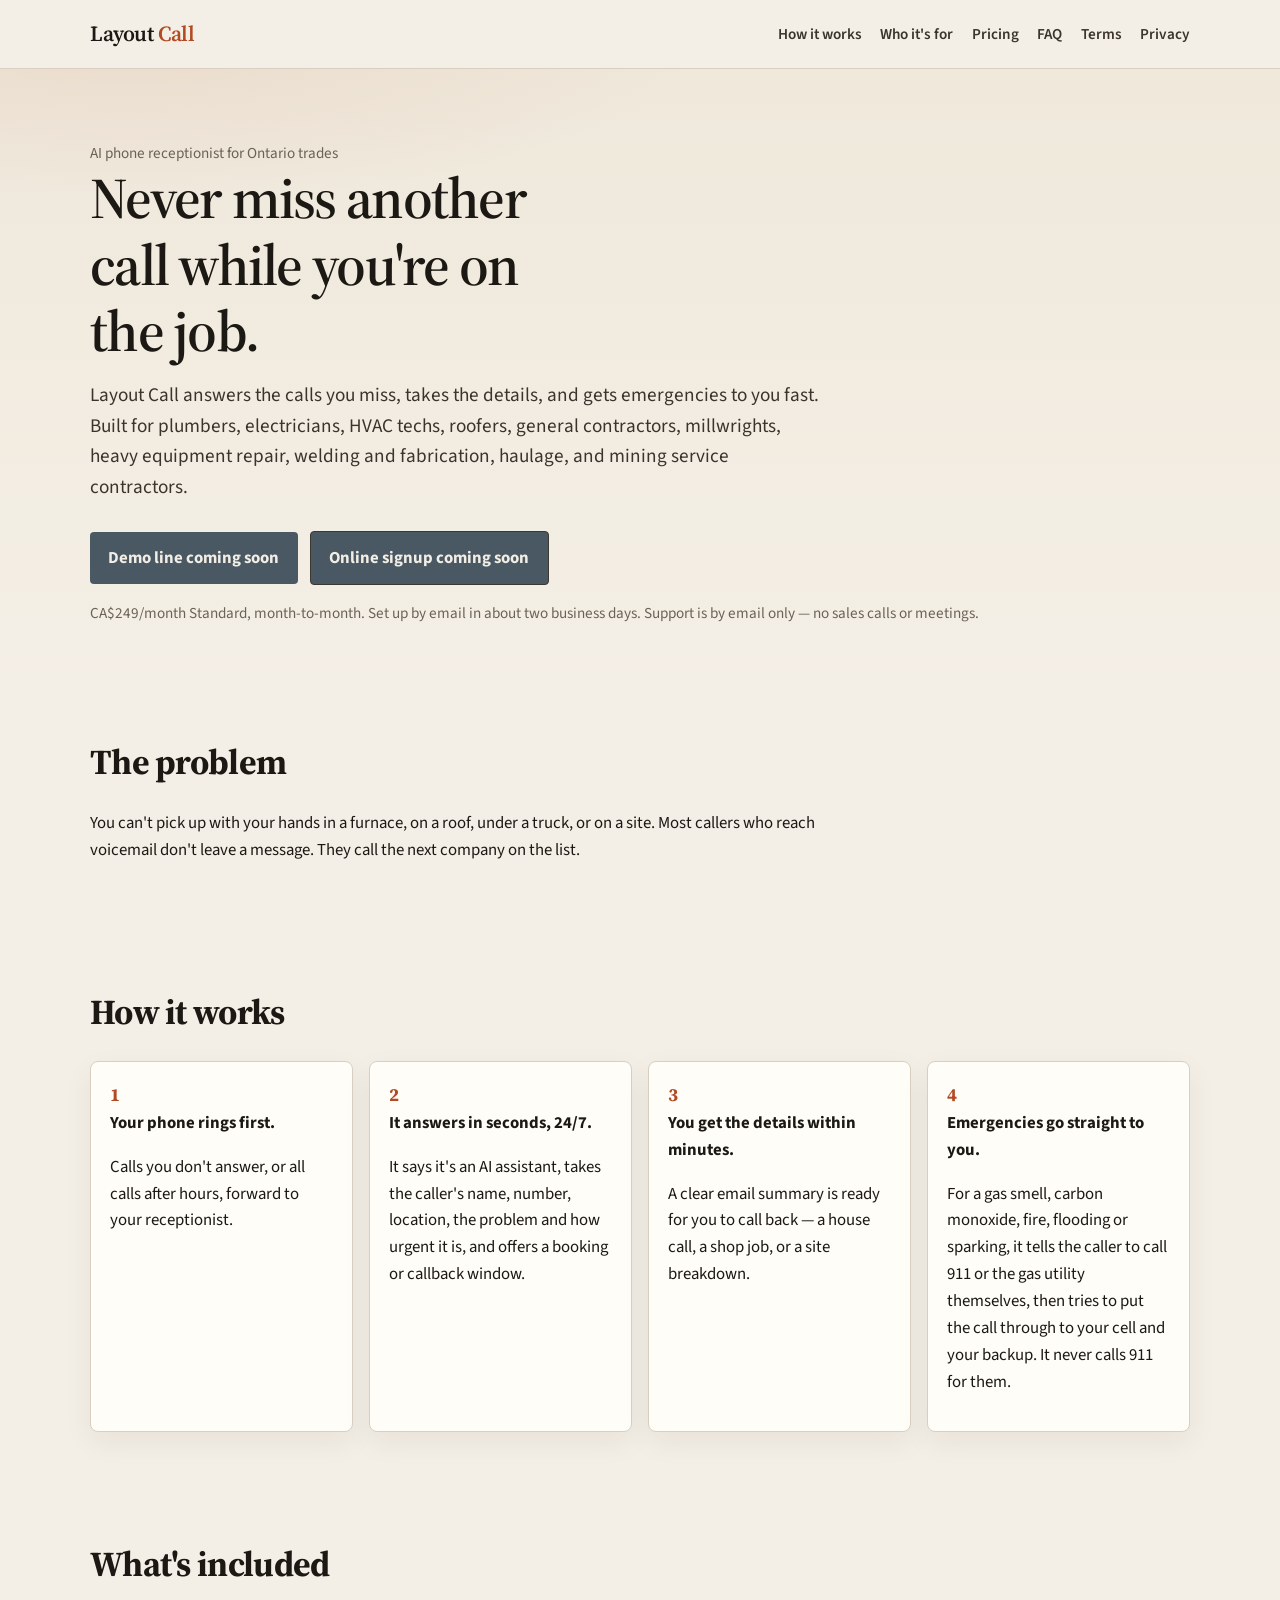
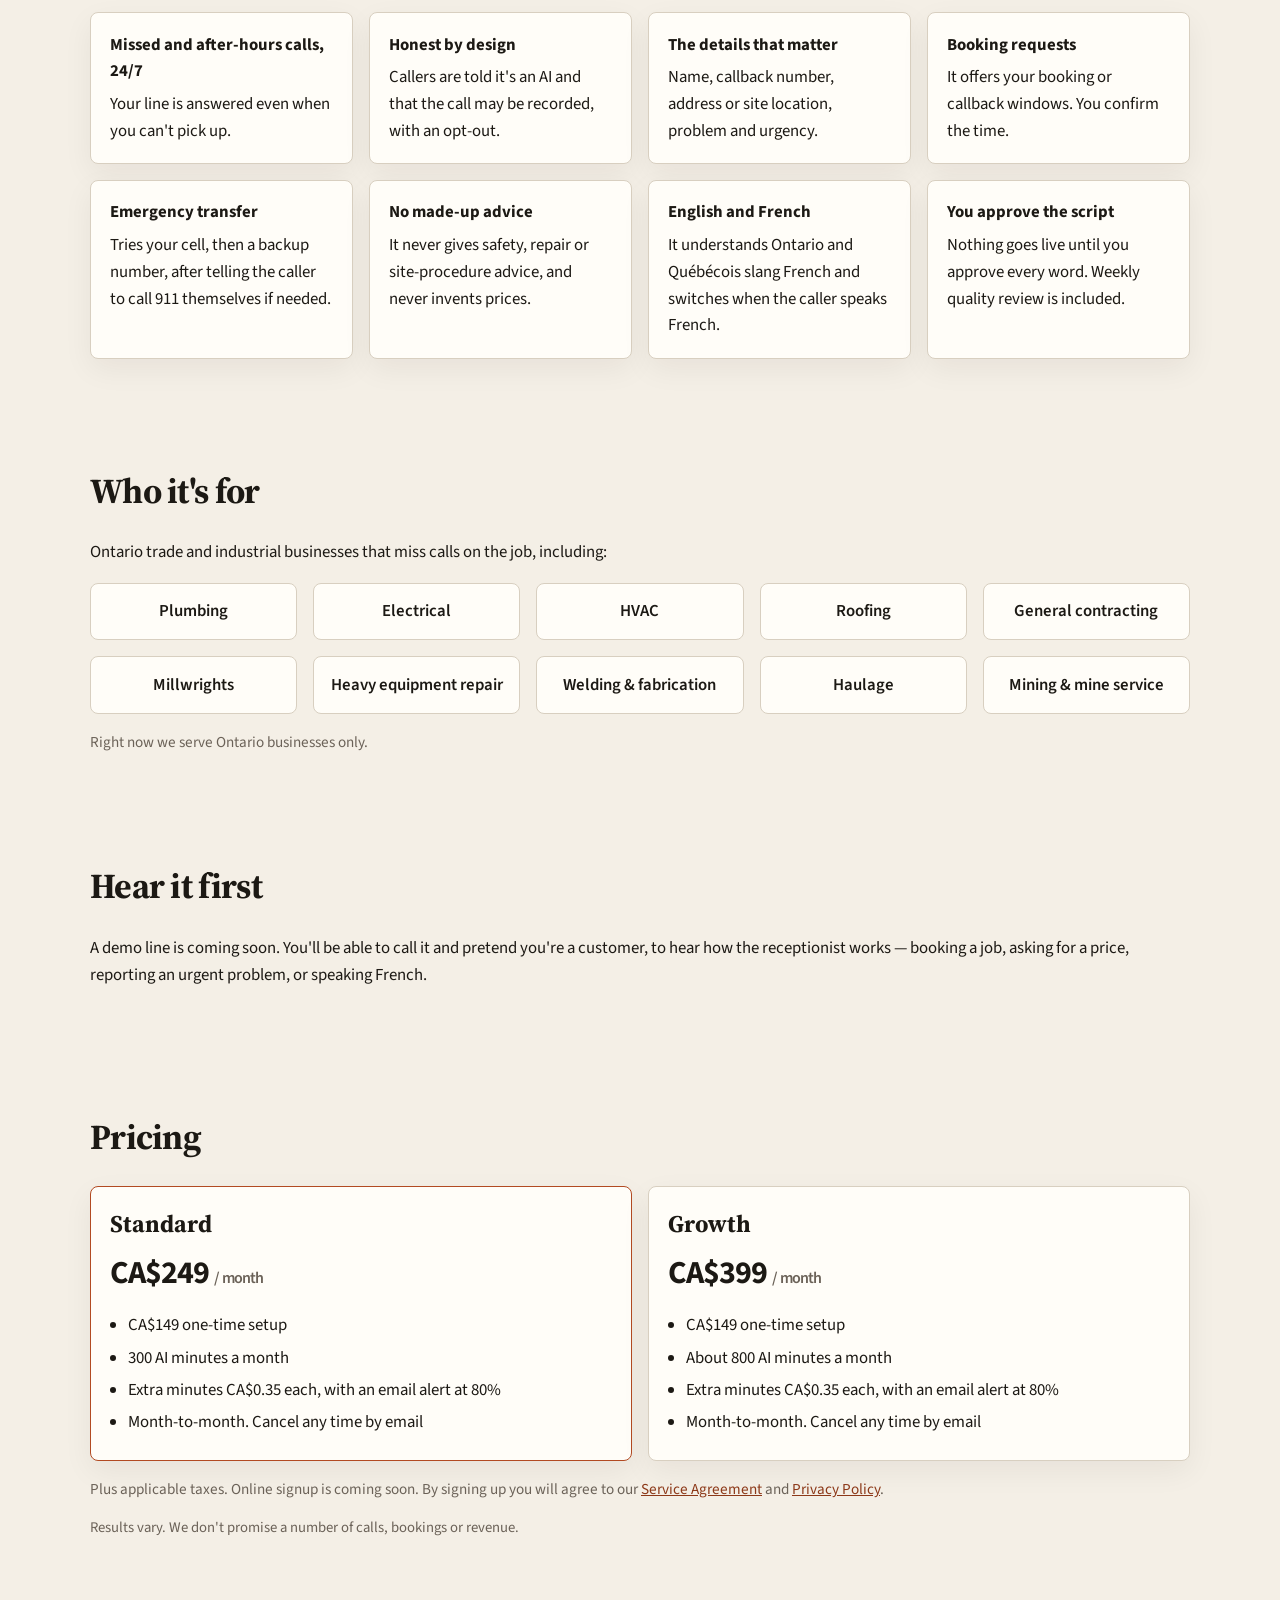
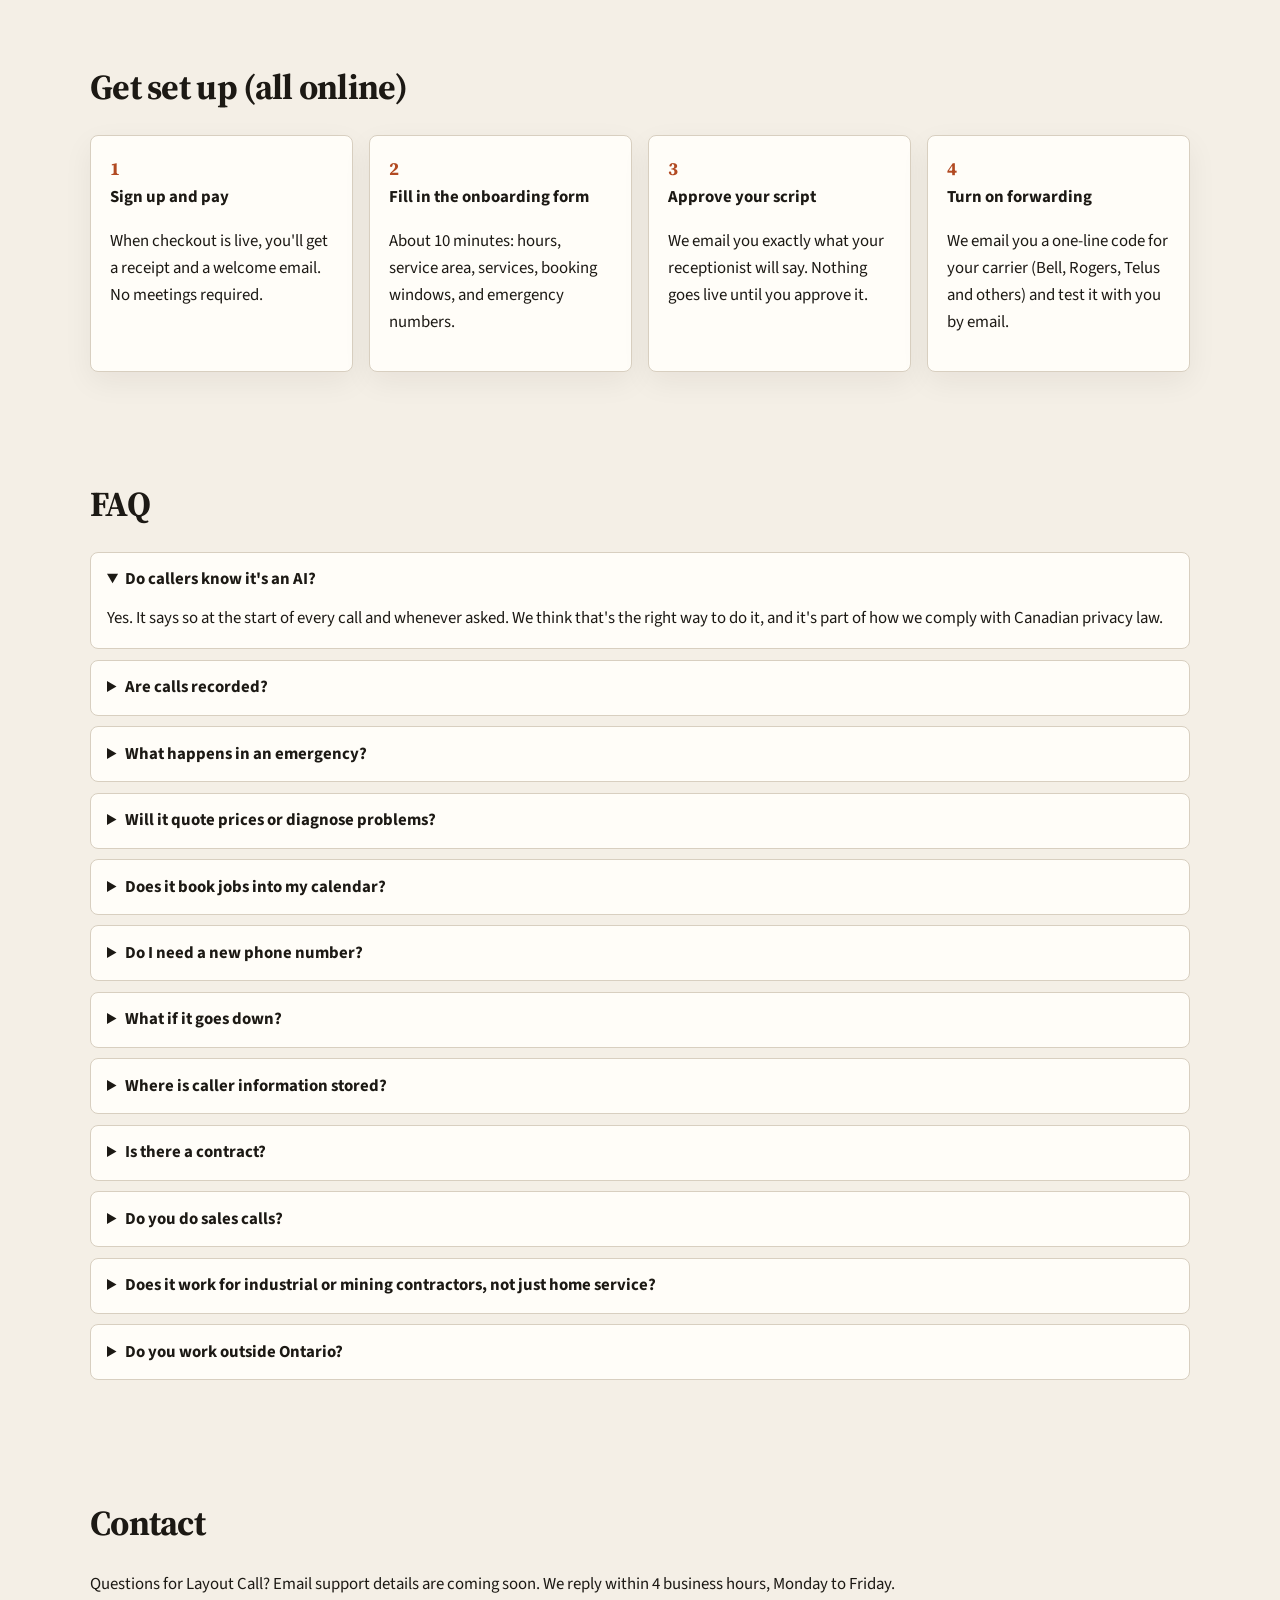
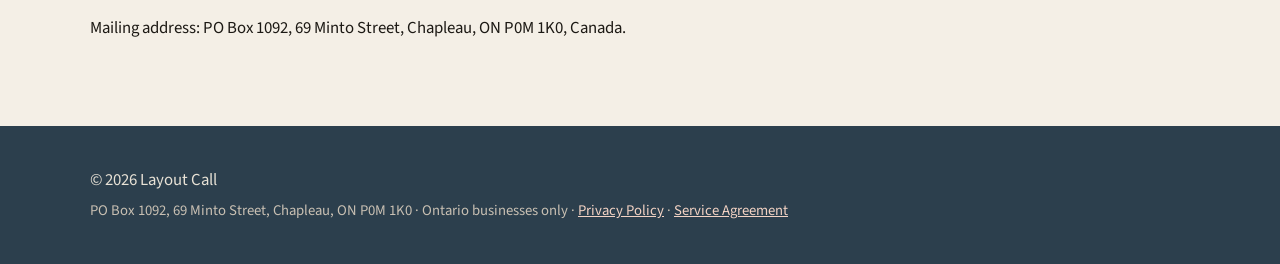
==== index.html @ 5e66705b "Layout Call site" ====
<!DOCTYPE html>
<html lang="en">
<head>
  <meta charset="utf-8">
  <meta name="viewport" content="width=device-width, initial-scale=1">
  <title>Layout Call — AI receptionist for Ontario trades</title>
  <meta name="description" content="Layout Call is an AI phone answering service for Ontario trade businesses. It answers missed calls 24/7, books jobs, and emails the owner. Self-serve signup.">
  <link rel="preconnect" href="https://fonts.googleapis.com">
  <link rel="preconnect" href="https://fonts.gstatic.com" crossorigin>
  <link href="https://fonts.googleapis.com/css2?family=Source+Sans+3:wght@400;600;700&family=Source+Serif+4:opsz,wght@8..60,600;8..60,700&display=swap" rel="stylesheet">
  <link rel="stylesheet" href="styles.css">
  <link rel="icon" href="favicon.svg" type="image/svg+xml">
</head>
<body>
  <a class="skip" href="#main">Skip to content</a>
  <header class="site-header">
    <div class="wrap">
      <a class="logo" href="index.html">Layout <span>Call</span></a>
      <nav aria-label="Primary">
        <a href="#how-it-works">How it works</a>
        <a href="#who-its-for">Who it's for</a>
        <a href="#pricing">Pricing</a>
        <a href="#faq">FAQ</a>
        <a href="terms.html">Terms</a>
        <a href="privacy.html">Privacy</a>
      </nav>
    </div>
  </header>

  <main id="main">
    <section class="hero">
      <div class="wrap">
        <p class="note" style="margin-top:0">AI phone receptionist for Ontario trades</p>
        <h1>Never miss another call while you're on the job.</h1>
        <p class="lede">Layout Call answers the calls you miss, takes the details, and gets emergencies to you fast. Built for plumbers, electricians, HVAC techs, roofers, general contractors, millwrights, heavy equipment repair, welding and fabrication, haulage, and mining service contractors.</p>
        <div class="actions">
          <span class="btn disabled" aria-disabled="true">Demo line coming soon</span>
          <span class="btn secondary disabled" aria-disabled="true">Online signup coming soon</span>
        </div>
        <p class="note">CA$249/month Standard, month-to-month. Set up by email in about two business days. Support is by email only — no sales calls or meetings.</p>
      </div>
    </section>

    <section class="problem" id="problem">
      <div class="wrap">
        <h2>The problem</h2>
        <p>You can't pick up with your hands in a furnace, on a roof, under a truck, or on a site. Most callers who reach voicemail don't leave a message. They call the next company on the list.</p>
      </div>
    </section>

    <section id="how-it-works">
      <div class="wrap">
        <h2>How it works</h2>
        <div class="steps">
          <div class="step">
            <span class="num">1</span>
            <strong>Your phone rings first.</strong>
            <p>Calls you don't answer, or all calls after hours, forward to your receptionist.</p>
          </div>
          <div class="step">
            <span class="num">2</span>
            <strong>It answers in seconds, 24/7.</strong>
            <p>It says it's an AI assistant, takes the caller's name, number, location, the problem and how urgent it is, and offers a booking or callback window.</p>
          </div>
          <div class="step">
            <span class="num">3</span>
            <strong>You get the details within minutes.</strong>
            <p>A clear email summary is ready for you to call back — a house call, a shop job, or a site breakdown.</p>
          </div>
          <div class="step">
            <span class="num">4</span>
            <strong>Emergencies go straight to you.</strong>
            <p>For a gas smell, carbon monoxide, fire, flooding or sparking, it tells the caller to call 911 or the gas utility themselves, then tries to put the call through to your cell and your backup. It never calls 911 for them.</p>
          </div>
        </div>
      </div>
    </section>

    <section id="features">
      <div class="wrap">
        <h2>What's included</h2>
        <div class="features">
          <div class="feature"><strong>Missed and after-hours calls, 24/7</strong> Your line is answered even when you can't pick up.</div>
          <div class="feature"><strong>Honest by design</strong> Callers are told it's an AI and that the call may be recorded, with an opt-out.</div>
          <div class="feature"><strong>The details that matter</strong> Name, callback number, address or site location, problem and urgency.</div>
          <div class="feature"><strong>Booking requests</strong> It offers your booking or callback windows. You confirm the time.</div>
          <div class="feature"><strong>Emergency transfer</strong> Tries your cell, then a backup number, after telling the caller to call 911 themselves if needed.</div>
          <div class="feature"><strong>No made-up advice</strong> It never gives safety, repair or site-procedure advice, and never invents prices.</div>
          <div class="feature"><strong>English and French</strong> It understands Ontario and Québécois slang French and switches when the caller speaks French.</div>
          <div class="feature"><strong>You approve the script</strong> Nothing goes live until you approve every word. Weekly quality review is included.</div>
        </div>
      </div>
    </section>

    <section id="who-its-for">
      <div class="wrap">
        <h2>Who it's for</h2>
        <p>Ontario trade and industrial businesses that miss calls on the job, including:</p>
        <div class="audience">
          <div class="chip">Plumbing</div>
          <div class="chip">Electrical</div>
          <div class="chip">HVAC</div>
          <div class="chip">Roofing</div>
          <div class="chip">General contracting</div>
          <div class="chip">Millwrights</div>
          <div class="chip">Heavy equipment repair</div>
          <div class="chip">Welding &amp; fabrication</div>
          <div class="chip">Haulage</div>
          <div class="chip">Mining &amp; mine service</div>
        </div>
        <p class="note">Right now we serve Ontario businesses only.</p>
      </div>
    </section>

    <section id="demo">
      <div class="wrap">
        <h2>Hear it first</h2>
        <p>A demo line is coming soon. You'll be able to call it and pretend you're a customer, to hear how the receptionist works — booking a job, asking for a price, reporting an urgent problem, or speaking French.</p>
      </div>
    </section>

    <section id="pricing">
      <div class="wrap">
        <h2>Pricing</h2>
        <div class="plans">
          <article class="plan featured">
            <h3>Standard</h3>
            <p class="price">CA$249 <span>/ month</span></p>
            <ul>
              <li>CA$149 one-time setup</li>
              <li>300 AI minutes a month</li>
              <li>Extra minutes CA$0.35 each, with an email alert at 80%</li>
              <li>Month-to-month. Cancel any time by email</li>
            </ul>
          </article>
          <article class="plan">
            <h3>Growth</h3>
            <p class="price">CA$399 <span>/ month</span></p>
            <ul>
              <li>CA$149 one-time setup</li>
              <li>About 800 AI minutes a month</li>
              <li>Extra minutes CA$0.35 each, with an email alert at 80%</li>
              <li>Month-to-month. Cancel any time by email</li>
            </ul>
          </article>
        </div>
        <p class="note">Plus applicable taxes. Online signup is coming soon. By signing up you will agree to our <a href="terms.html">Service Agreement</a> and <a href="privacy.html">Privacy Policy</a>.</p>
        <p class="fine">Results vary. We don't promise a number of calls, bookings or revenue.</p>
      </div>
    </section>

    <section id="setup">
      <div class="wrap">
        <h2>Get set up (all online)</h2>
        <div class="steps">
          <div class="step"><span class="num">1</span><strong>Sign up and pay</strong><p>When checkout is live, you'll get a receipt and a welcome email. No meetings required.</p></div>
          <div class="step"><span class="num">2</span><strong>Fill in the onboarding form</strong><p>About 10 minutes: hours, service area, services, booking windows, and emergency numbers.</p></div>
          <div class="step"><span class="num">3</span><strong>Approve your script</strong><p>We email you exactly what your receptionist will say. Nothing goes live until you approve it.</p></div>
          <div class="step"><span class="num">4</span><strong>Turn on forwarding</strong><p>We email you a one-line code for your carrier (Bell, Rogers, Telus and others) and test it with you by email.</p></div>
        </div>
      </div>
    </section>

    <section class="faq" id="faq">
      <div class="wrap">
        <h2>FAQ</h2>
        <details open>
          <summary>Do callers know it's an AI?</summary>
          <p>Yes. It says so at the start of every call and whenever asked. We think that's the right way to do it, and it's part of how we comply with Canadian privacy law.</p>
        </details>
        <details>
          <summary>Are calls recorded?</summary>
          <p>Calls may be recorded so the details are accurate and so we can review quality. Callers are told up front and can say they'd rather not be recorded. Recordings are generally deleted after about 30 days.</p>
        </details>
        <details>
          <summary>What happens in an emergency?</summary>
          <p>Layout Call never calls 911 or the police. For gas, carbon monoxide, fire, flooding, sparking or anyone hurt, it tells the caller to hang up and call 911 or the gas utility themselves, and immediately tries to put the call through to you, then your backup number. It never gives safety advice. It isn't an emergency service, and a transfer can fail, so please keep your emergency numbers up to date.</p>
        </details>
        <details>
          <summary>Will it quote prices or diagnose problems?</summary>
          <p>No. It never makes up prices and never gives repair or technical advice. Quotes come from you.</p>
        </details>
        <details>
          <summary>Does it book jobs into my calendar?</summary>
          <p>It takes booking requests for the windows you choose and sends them to you to confirm. Direct calendar booking can be added later.</p>
        </details>
        <details>
          <summary>Do I need a new phone number?</summary>
          <p>No. You keep your number and forward missed calls to the receptionist line we set up. To stop, you dial one cancel code.</p>
        </details>
        <details>
          <summary>What if it goes down?</summary>
          <p>We recommend forwarding only missed calls, so your phone still rings first and your voicemail still works. We monitor calls, but like any phone service it can have outages; we don't guarantee uptime.</p>
        </details>
        <details>
          <summary>Where is caller information stored?</summary>
          <p>Our voice AI provider is based in the U.S. and may process data in the U.S. and other countries. See our <a href="privacy.html">Privacy Policy</a>. We never sell caller information or use it for marketing.</p>
        </details>
        <details>
          <summary>Is there a contract?</summary>
          <p>Month-to-month. Cancel any time by email; service runs to the end of the paid month. The current <a href="terms.html">Service Agreement</a> is on this site. Terms are subject to update.</p>
        </details>
        <details>
          <summary>Do you do sales calls?</summary>
          <p>No. Everything is online and by email, so you can try the demo, sign up, and get help without booking a meeting.</p>
        </details>
        <details>
          <summary>Does it work for industrial or mining contractors, not just home service?</summary>
          <p>Yes. The same receptionist takes missed and after-hours calls for shops, residential service, and industrial or mining service work — breakdowns, site calls, parts, and dispatch — and sends you the details. You approve the script, including how site and emergency calls are handled.</p>
        </details>
        <details>
          <summary>Do you work outside Ontario?</summary>
          <p>Right now we serve Ontario businesses only.</p>
        </details>
      </div>
    </section>

    <section id="contact">
      <div class="wrap">
        <h2>Contact</h2>
        <p>Questions for Layout Call? Email support details are coming soon. We reply within 4 business hours, Monday to Friday.</p>
        <p>Mailing address: PO Box 1092, 69 Minto Street, Chapleau, ON P0M 1K0, Canada.</p>
      </div>
    </section>
  </main>

  <footer class="site-footer">
    <div class="wrap">
      <p>© 2026 Layout Call</p>
      <p class="small">PO Box 1092, 69 Minto Street, Chapleau, ON P0M 1K0 · Ontario businesses only · <a href="privacy.html">Privacy Policy</a> · <a href="terms.html">Service Agreement</a></p>
    </div>
  </footer>
</body>
</html>
---- styles.css ----
:root {
  --ink: #1c1914;
  --ink-soft: #3a342c;
  --muted: #6b6258;
  --paper: #f4efe6;
  --paper-2: #ebe4d8;
  --card: #fffdf8;
  --line: #d8cfc0;
  --copper: #b24a22;
  --copper-dark: #8c3818;
  --steel: #2c3f4d;
  --ok: #2f5d3a;
  --shadow: 0 10px 30px rgba(28, 25, 20, 0.06);
  --sans: "Source Sans 3", "Segoe UI", sans-serif;
  --serif: "Source Serif 4", Georgia, serif;
}

* { box-sizing: border-box; }
html { scroll-behavior: smooth; }
body {
  margin: 0;
  font-family: var(--sans);
  color: var(--ink);
  background: var(--paper);
  line-height: 1.6;
  font-size: 1.05rem;
}
a { color: var(--copper-dark); }
a:hover { color: var(--copper); }
img { max-width: 100%; }
.wrap { width: min(1100px, calc(100% - 2rem)); margin: 0 auto; }
.skip {
  position: absolute;
  left: -999px;
  top: 0;
  background: var(--ink);
  color: #fff;
  padding: 0.5rem 1rem;
}
.skip:focus { left: 0.5rem; top: 0.5rem; z-index: 20; }

.site-header {
  position: sticky;
  top: 0;
  z-index: 10;
  background: rgba(244, 239, 230, 0.92);
  backdrop-filter: blur(10px);
  border-bottom: 1px solid var(--line);
}
.site-header .wrap {
  display: flex;
  align-items: center;
  justify-content: space-between;
  gap: 1rem;
  min-height: 4.25rem;
}
.logo {
  font-family: var(--serif);
  font-weight: 600;
  font-size: 1.35rem;
  color: var(--ink);
  text-decoration: none;
  letter-spacing: -0.02em;
}
.logo span { color: var(--copper); }
nav { display: flex; flex-wrap: wrap; gap: 0.85rem 1.15rem; }
nav a {
  color: var(--ink-soft);
  text-decoration: none;
  font-weight: 600;
  font-size: 0.95rem;
}
nav a:hover { color: var(--copper); }

.hero {
  padding: 4.5rem 0 3.5rem;
  background:
    radial-gradient(1200px 400px at 10% -10%, rgba(178, 74, 34, 0.09), transparent 50%),
    linear-gradient(180deg, #efe8db 0%, var(--paper) 100%);
}
.hero h1 {
  font-family: var(--serif);
  font-weight: 600;
  font-size: clamp(2.1rem, 5vw, 3.6rem);
  line-height: 1.15;
  letter-spacing: -0.03em;
  margin: 0 0 1rem;
  max-width: 16ch;
}
.lede {
  font-size: 1.2rem;
  color: var(--ink-soft);
  max-width: 46rem;
  margin: 0 0 1.75rem;
}
.actions { display: flex; flex-wrap: wrap; gap: 0.75rem; align-items: center; }
.btn {
  display: inline-block;
  background: var(--copper);
  color: #fff;
  text-decoration: none;
  font-weight: 700;
  padding: 0.8rem 1.15rem;
  border-radius: 4px;
  border: 0;
}
.btn:hover { background: var(--copper-dark); color: #fff; }
.btn.secondary {
  background: transparent;
  color: var(--ink);
  border: 1px solid var(--ink);
}
.btn.secondary:hover { background: var(--ink); color: #fff; }
.btn[aria-disabled="true"], .btn.disabled {
  background: var(--steel);
  color: #f4efe6;
  pointer-events: none;
  opacity: 0.85;
}
.note { color: var(--muted); font-size: 0.95rem; margin: 1rem 0 0; }

section { padding: 3.25rem 0; }
section h2 {
  font-family: var(--serif);
  font-size: clamp(1.7rem, 3vw, 2.2rem);
  margin: 0 0 1.25rem;
  letter-spacing: -0.02em;
}
.problem p, .prose p { max-width: 46rem; }

.steps, .features, .plans, .audience {
  display: grid;
  gap: 1rem;
}
.steps { grid-template-columns: repeat(auto-fit, minmax(220px, 1fr)); }
.features { grid-template-columns: repeat(auto-fit, minmax(250px, 1fr)); }
.plans { grid-template-columns: repeat(auto-fit, minmax(260px, 1fr)); align-items: stretch; }
.audience { grid-template-columns: repeat(auto-fit, minmax(200px, 1fr)); }
.card, .step, .feature, .plan, .chip {
  background: var(--card);
  border: 1px solid var(--line);
  border-radius: 8px;
  padding: 1.15rem 1.2rem;
  box-shadow: var(--shadow);
}
.step strong, .feature strong, .plan h3 { display: block; margin-bottom: 0.35rem; }
.step .num {
  font-family: var(--serif);
  color: var(--copper);
  font-weight: 700;
  font-size: 1.15rem;
}
.chip { text-align: center; font-weight: 600; padding: 0.9rem 0.7rem; box-shadow: none; }
.plan.featured { border-color: var(--copper); }
.plan h3 { font-family: var(--serif); font-size: 1.5rem; margin: 0 0 0.25rem; }
.price { font-size: 2rem; font-weight: 700; letter-spacing: -0.03em; margin: 0.3rem 0; }
.price span { font-size: 1rem; font-weight: 600; color: var(--muted); }
.plan ul { margin: 0.8rem 0 0; padding-left: 1.1rem; }
.plan li { margin: 0.35rem 0; }
.fine { color: var(--muted); font-size: 0.92rem; }

.faq details {
  background: var(--card);
  border: 1px solid var(--line);
  border-radius: 8px;
  padding: 0.85rem 1rem;
  margin: 0 0 0.65rem;
}
.faq summary { cursor: pointer; font-weight: 700; }
.faq details p { margin: 0.7rem 0 0.2rem; }

.legal {
  background: var(--card);
  border: 1px solid var(--line);
  border-radius: 10px;
  padding: 2rem 1.4rem 2.5rem;
  box-shadow: var(--shadow);
}
.legal h1 {
  font-family: var(--serif);
  font-size: clamp(1.8rem, 3vw, 2.4rem);
  margin: 0 0 0.5rem;
}
.legal h2 { font-size: 1.3rem; margin-top: 1.8rem; }
.legal .meta { color: var(--muted); margin-bottom: 1.2rem; }
.legal p, .legal li { max-width: 48rem; }
.page-main { padding: 2.5rem 0 4rem; }

.site-footer {
  background: var(--steel);
  color: #e8e2d6;
  padding: 2.2rem 0;
  margin-top: 1rem;
}
.site-footer a { color: #f3d3c4; }
.site-footer p { margin: 0.35rem 0; }
.site-footer .small { color: #c9c0b3; font-size: 0.92rem; }

@media (max-width: 700px) {
  .site-header .wrap { flex-direction: column; align-items: flex-start; padding: 0.8rem 1rem; }
  nav { gap: 0.55rem 0.9rem; }
  .hero { padding: 2.6rem 0 2rem; }
}
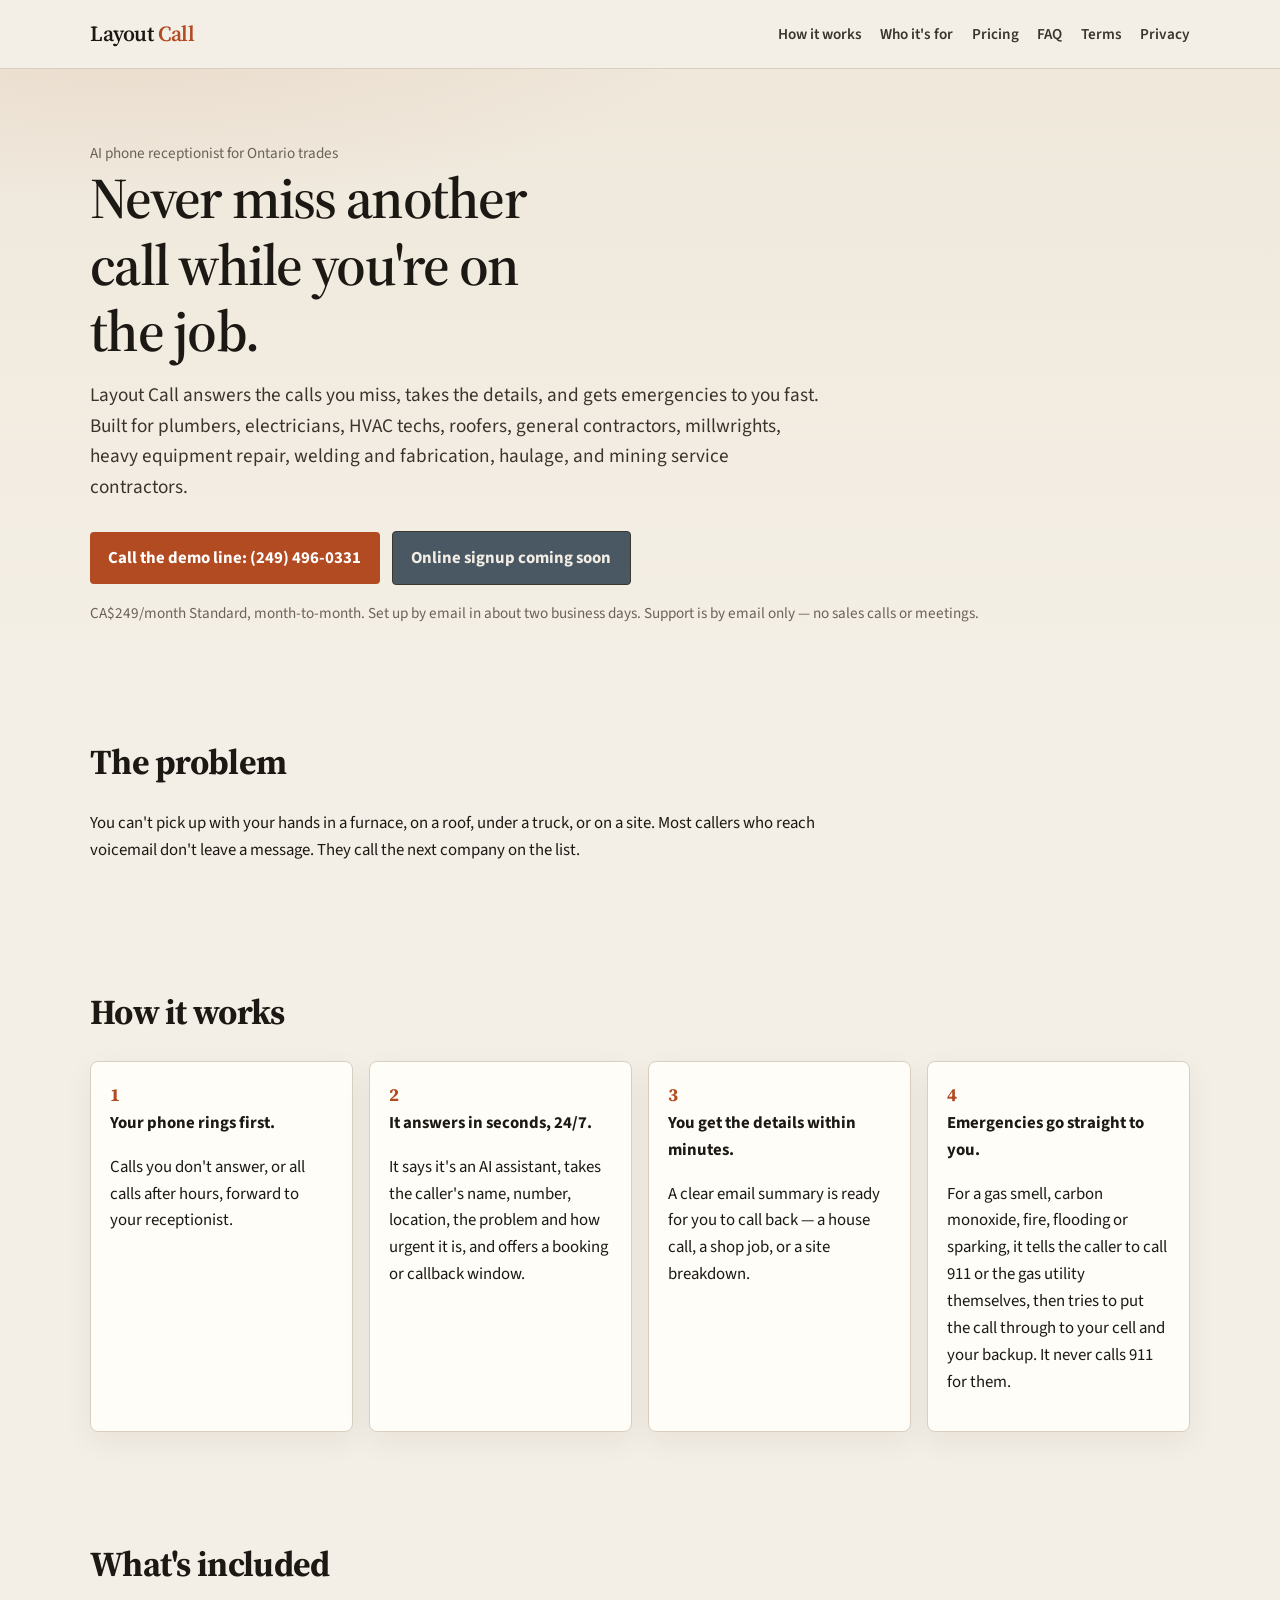
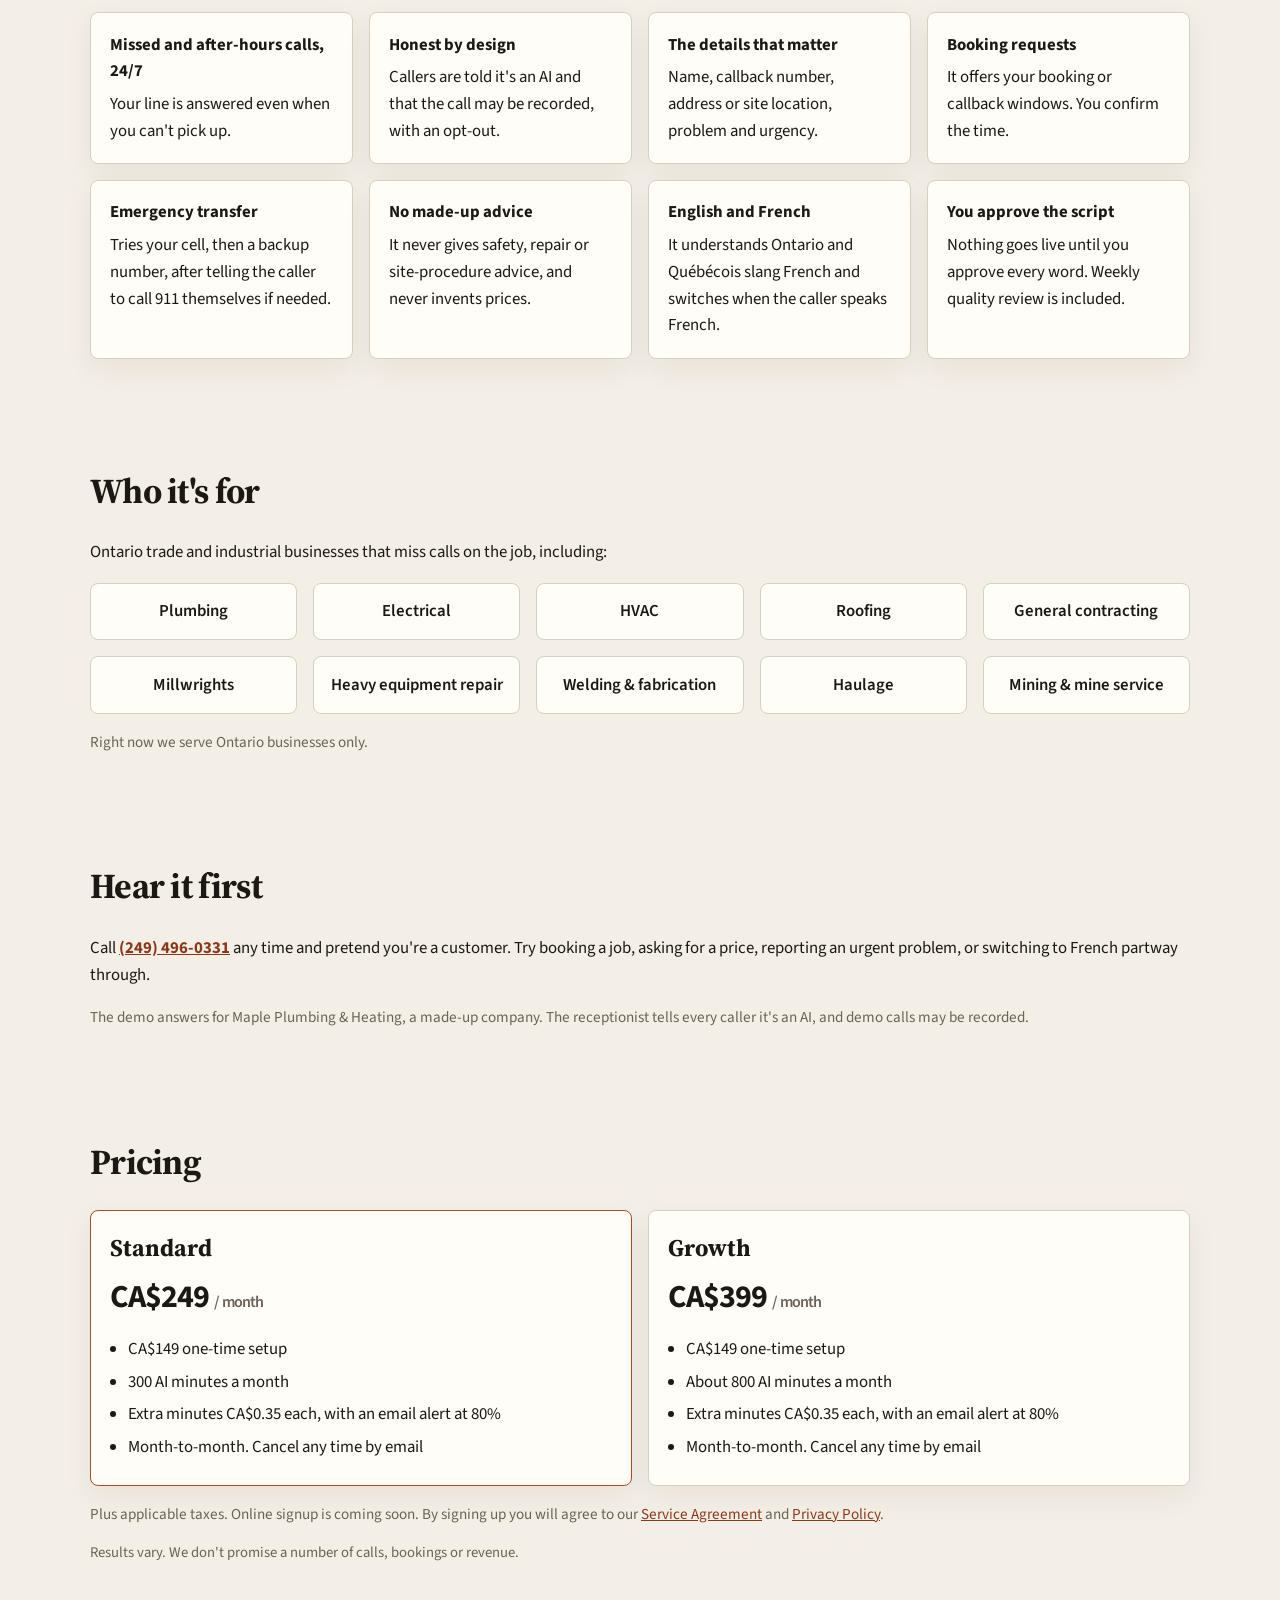
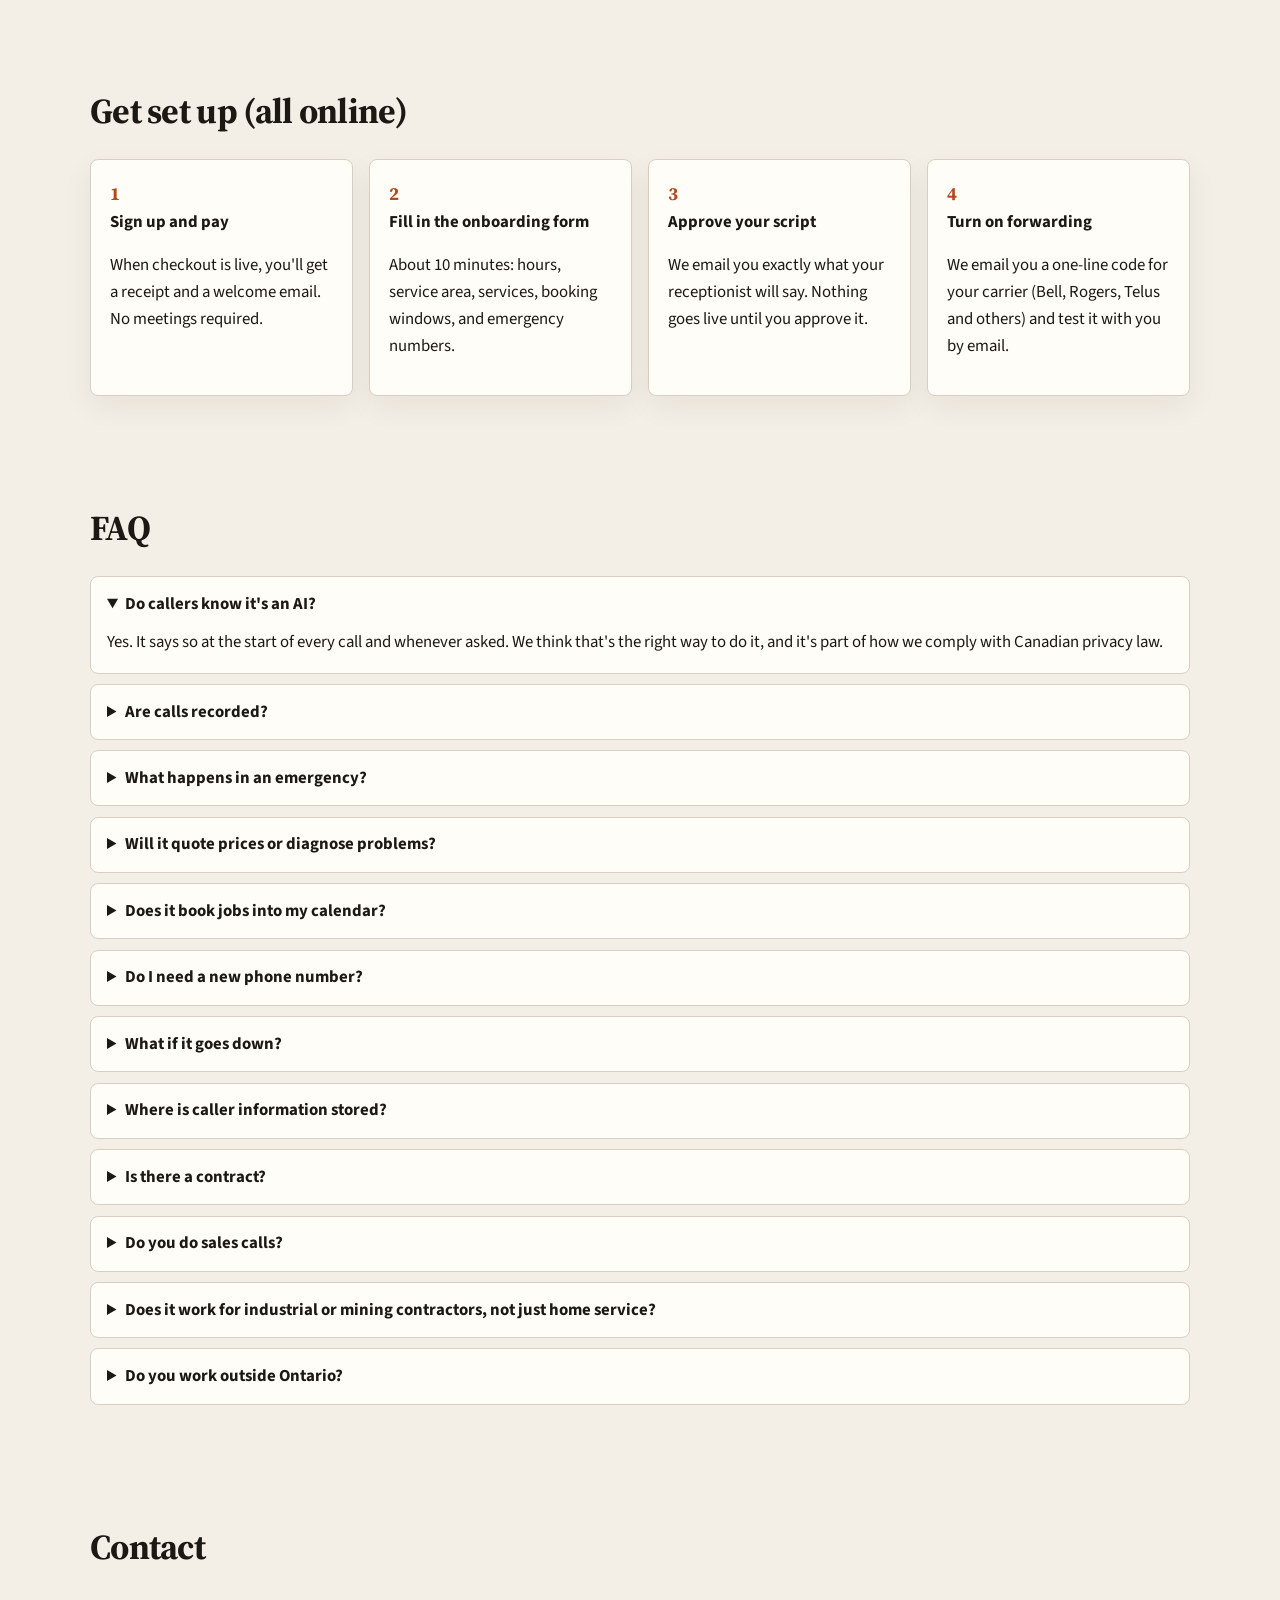
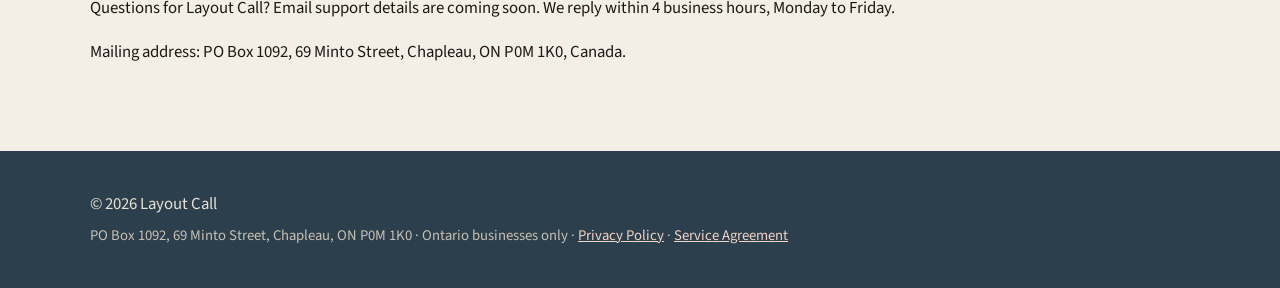
==== commit 8b8723cb: "Add live demo line (249) 496-0331" ====
--- a/index.html
+++ b/index.html
@@ -34,7 +34,7 @@
         <h1>Never miss another call while you're on the job.</h1>
         <p class="lede">Layout Call answers the calls you miss, takes the details, and gets emergencies to you fast. Built for plumbers, electricians, HVAC techs, roofers, general contractors, millwrights, heavy equipment repair, welding and fabrication, haulage, and mining service contractors.</p>
         <div class="actions">
-          <span class="btn disabled" aria-disabled="true">Demo line coming soon</span>
+          <a class="btn" href="tel:+12494960331">Call the demo line: (249) 496-0331</a>
           <span class="btn secondary disabled" aria-disabled="true">Online signup coming soon</span>
         </div>
         <p class="note">CA$249/month Standard, month-to-month. Set up by email in about two business days. Support is by email only — no sales calls or meetings.</p>
@@ -115,7 +115,8 @@
     <section id="demo">
       <div class="wrap">
         <h2>Hear it first</h2>
-        <p>A demo line is coming soon. You'll be able to call it and pretend you're a customer, to hear how the receptionist works — booking a job, asking for a price, reporting an urgent problem, or speaking French.</p>
+        <p>Call <a href="tel:+12494960331"><strong>(249) 496-0331</strong></a> any time and pretend you're a customer. Try booking a job, asking for a price, reporting an urgent problem, or switching to French partway through.</p>
+        <p class="note">The demo answers for Maple Plumbing &amp; Heating, a made-up company. The receptionist tells every caller it's an AI, and demo calls may be recorded.</p>
       </div>
     </section>
 
